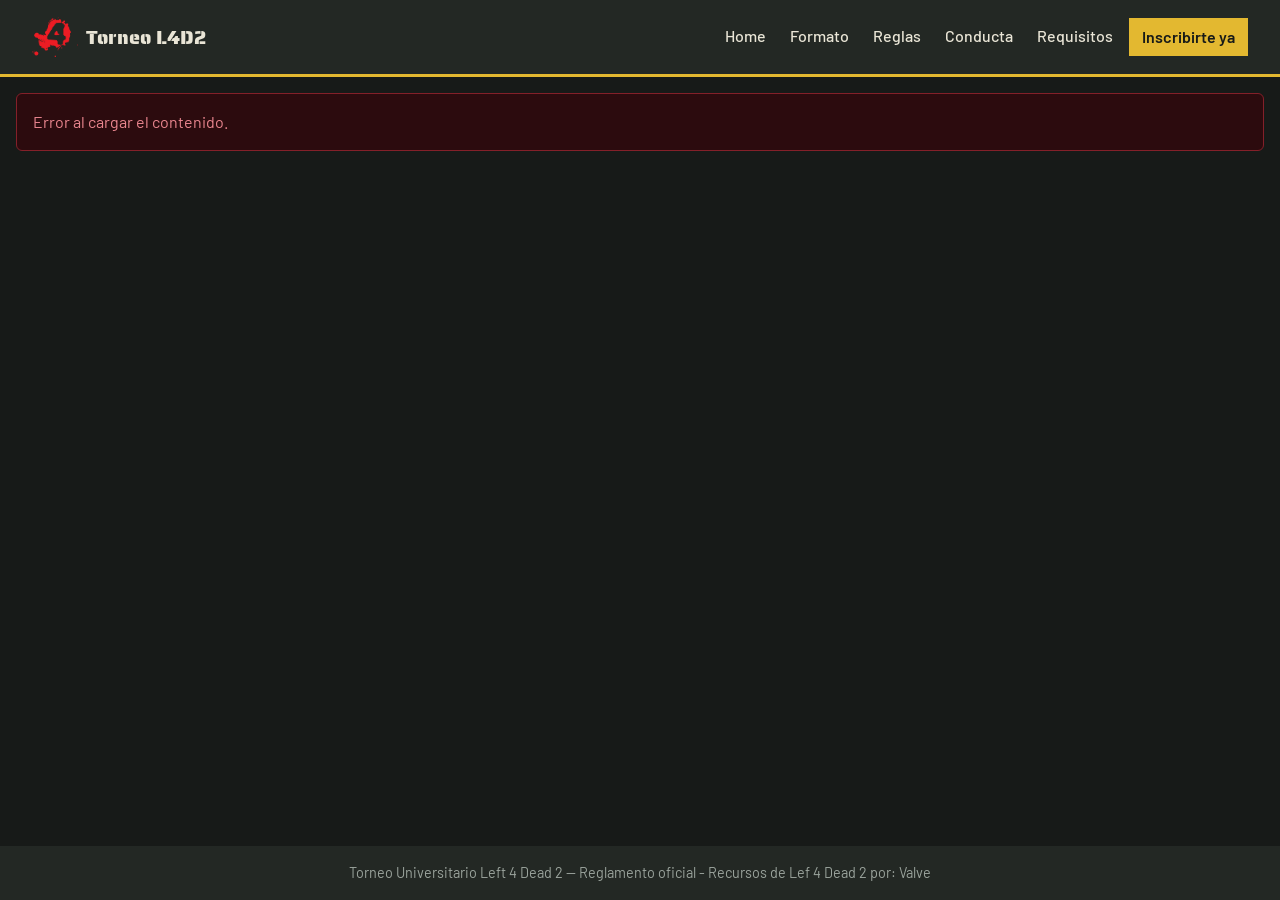
==== index.html @ 6004ebb6 "semifinal antes de la aprobacion" ====
<!DOCTYPE html>
<html lang="es" data-bs-theme="dark">
<head>
    <meta charset="UTF-8">
    <meta name="viewport" content="width=device-width, initial-scale=1.0">
    <title>Torneo Universitario Left 4 Dead 2</title>
    <link href="https://cdn.jsdelivr.net/npm/bootstrap@5.3.8/dist/css/bootstrap.min.css" rel="stylesheet" integrity="sha384-sRIl4kxILFvY47J16cr9ZwB07vP4J8+LH7qKQnuqkuIAvNWLzeN8tE5YBujZqJLB" crossorigin="anonymous">
    <link rel="preconnect" href="https://fonts.googleapis.com">
    <link rel="preconnect" href="https://fonts.gstatic.com" crossorigin>
    <link href="https://fonts.googleapis.com/css2?family=Barlow:wght@400;500;600&family=Saira+Stencil+One&display=swap" rel="stylesheet">
    <link rel="stylesheet" href="style.css">
    <link rel="icon" href="/img/icon/favicon.ico">
</head>
<body>
    <header>
        <nav class="navbar navbar-expand-lg" id="navbar">
            <div class="container-fluid">

                <div class="navbar-brand d-flex align-items-center" id="navbar_left">
                    <!-- Aquí va el logo del torneo -->
                    <img class="m-1" id="logo" src="/img/grandes/logo.webp" alt="Logo del torneo">
                    <a class="nav-link m-1" onclick="cargarPagina('paginas/default/index_D.html')" href="#">Torneo L4D2</a>
                </div>

                <button class="navbar-toggler" type="button" data-bs-toggle="collapse" data-bs-target="#navbar_menu" aria-controls="navbar_menu" aria-expanded="false" aria-label="Abrir menú">
                    <span class="navbar-toggler-icon"></span>
                </button>

                <div class="collapse navbar-collapse" id="navbar_menu">
                    <div class="navbar-nav ms-auto align-items-lg-center" id="navbar_right">
                        <a class="nav-link m-1" onclick="cargarPagina('paginas/default/index_D.html')" href="#">Home</a>
                        <a class="nav-link m-1" onclick="cargarPagina('paginas/formato/index_F.html')" href="#">Formato</a>
                        <a class="nav-link m-1" onclick="cargarPagina('paginas/reglas/index_R.html')" href="#">Reglas</a>
                        <a class="nav-link m-1" onclick="cargarPagina('paginas/conducta/index_C.html')" href="#">Conducta</a>
                        <a class="nav-link m-1" onclick="cargarPagina('paginas/requisitos/index_Q.html')" href="#">Requisitos</a>
                        <!--<a class="nav-link m-1" onclick="cargarPagina('paginas/premios/index_P.html')" href="#">Inscripción y Premios</a>-->
                        <!-- Inscribirte ya: solo es un link externo. Pon tu URL en el href -->
                        <a class="btn m-1" id="inscribirse" href="" target="_blank" rel="noopener">Inscribirte ya</a>
                    </div>
                </div>

            </div>
        </nav>
    </header>


    <main id="contenido_main">

    </main>


    <footer id="footer">
        <p class="m-0">Torneo Universitario Left 4 Dead 2 — Reglamento oficial - Recursos de Lef 4 Dead 2 por: Valve</p>
    </footer>


    <script src="https://cdn.jsdelivr.net/npm/bootstrap@5.3.8/dist/js/bootstrap.bundle.min.js" integrity="sha384-FKyoEForCGlyvwx9Hj09JcYn3nv7wiPVlz7YYwJrWVcXK/BmnVDxM+D2scQbITxI" crossorigin="anonymous"></script>
    <script src="script.js"></script>
</body>
</html>
---- style.css ----
:root{
    --color-color1: #171a18;   /* asfalto: fondo */
    --color-color2: #232824;   /* concreto mojado: tarjetas */
    --color-color3: #e9e5d6;   /* hueso: texto */
    --color-color4: #e3b830;   /* amarillo de advertencia: acento */
    --color-color5: #b3261e;   /* sangre: sanciones / peligro */
    --color-color6: #9aa39c;   /* gris verdoso: texto secundario */
    --bs-body-bg: var(--color-color1);
    --bs-body-color: var(--color-color3);
    --bs-body-font-family: 'Barlow', system-ui, -apple-system, 'Segoe UI', sans-serif;
    --fuente-titulo: 'Saira Stencil One', Impact, 'Arial Narrow Bold', sans-serif;
}

body{
    background: var(--color-color1);
    color: var(--color-color3);
    min-height: 100vh;
    display: flex;
    flex-direction: column;
}

main{ flex: 1; }

h1, h2, h3, h4, h5{
    font-family: var(--fuente-titulo);
    font-weight: 400;
    letter-spacing: .02em;
}

a{ color: var(--color-color4); }
a:hover{ color: var(--color-color3); }

/* ---------- navbar ---------- */
#navbar{
    background: var(--color-color2);
    border-bottom: 3px solid var(--color-color4);
}

#navbar_left{
    margin-left: 1rem !important;
    font-family: var(--fuente-titulo);
    color: var(--color-color3);
}

#logo{ height: 2.5rem; }

#navbar_right{
    margin-right: 1rem;
}

#navbar_right .nav-link{
    color: var(--color-color3);
    font-weight: 500;
    border-bottom: 2px solid transparent;
}

#navbar_right .nav-link:hover,
#navbar_right .nav-link.active{
    color: var(--color-color4);
    border-bottom-color: var(--color-color4);
}

#inscribirse{
    background: var(--color-color4);
    color: var(--color-color1);
    font-weight: 600;
    border-radius: 0;
}

#inscribirse:hover{
    background: var(--color-color3);
    color: var(--color-color1);
}

:focus-visible{
    outline: 3px solid var(--color-color4);
    outline-offset: 2px;
}

/* ---------- tarjetas (compartido por todas las páginas) ---------- */
.mi-tarjeta{
    background: var(--color-color2);
    border: 1px solid #343b36;
    border-left: 5px solid var(--color-color4);
    border-radius: 0;
    --bs-card-color: var(--color-color3);
}

.mi-tarjeta.peligro{ border-left-color: var(--color-color5); }

.mi-tarjeta .card-title{ color: var(--color-color4); }
.mi-tarjeta.peligro .card-title{ color: #e0554c; }

.texto-suave{ color: var(--color-color6); }

/* ---------- footer ---------- */
#footer{
    background: var(--color-color2);
    color: var(--color-color6);
    text-align: center;
    padding: 1rem;
    margin-top: 4rem;
    font-size: .9rem;
}
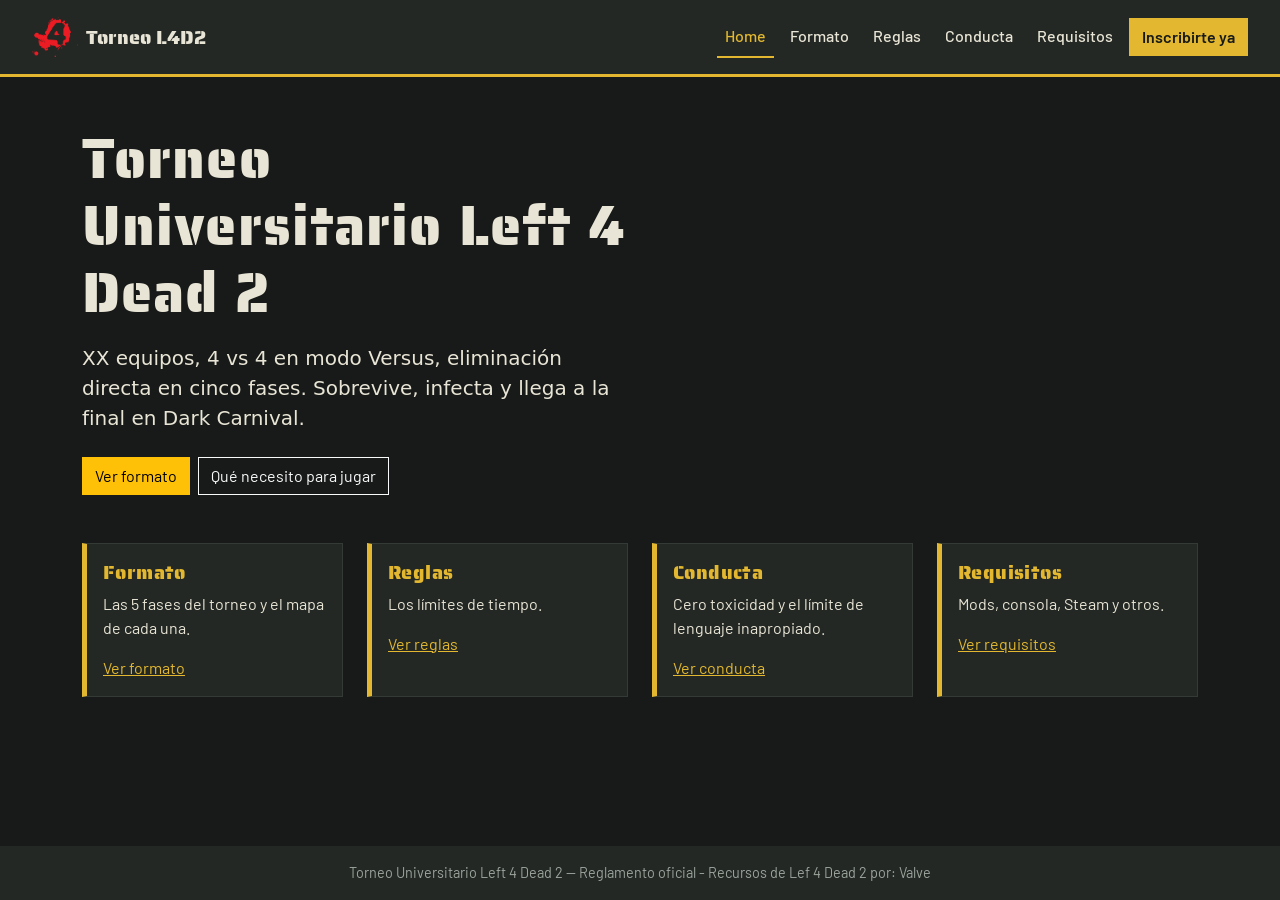
==== commit 59e30331: "se cambiaron cosas" ====
--- a/index.html
+++ b/index.html
@@ -9,7 +9,7 @@
     <link rel="preconnect" href="https://fonts.gstatic.com" crossorigin>
     <link href="https://fonts.googleapis.com/css2?family=Barlow:wght@400;500;600&family=Saira+Stencil+One&display=swap" rel="stylesheet">
     <link rel="stylesheet" href="style.css">
-    <link rel="icon" href="/img/icon/favicon.ico">
+    <link rel="icon" href="img/icon/favicon.ico">
 </head>
 <body>
     <header>
@@ -18,7 +18,7 @@
 
                 <div class="navbar-brand d-flex align-items-center" id="navbar_left">
                     <!-- Aquí va el logo del torneo -->
-                    <img class="m-1" id="logo" src="/img/grandes/logo.webp" alt="Logo del torneo">
+                    <img class="m-1" id="logo" src="img/grandes/logo.webp" alt="Logo del torneo">
                     <a class="nav-link m-1" onclick="cargarPagina('paginas/default/index_D.html')" href="#">Torneo L4D2</a>
                 </div>
 
